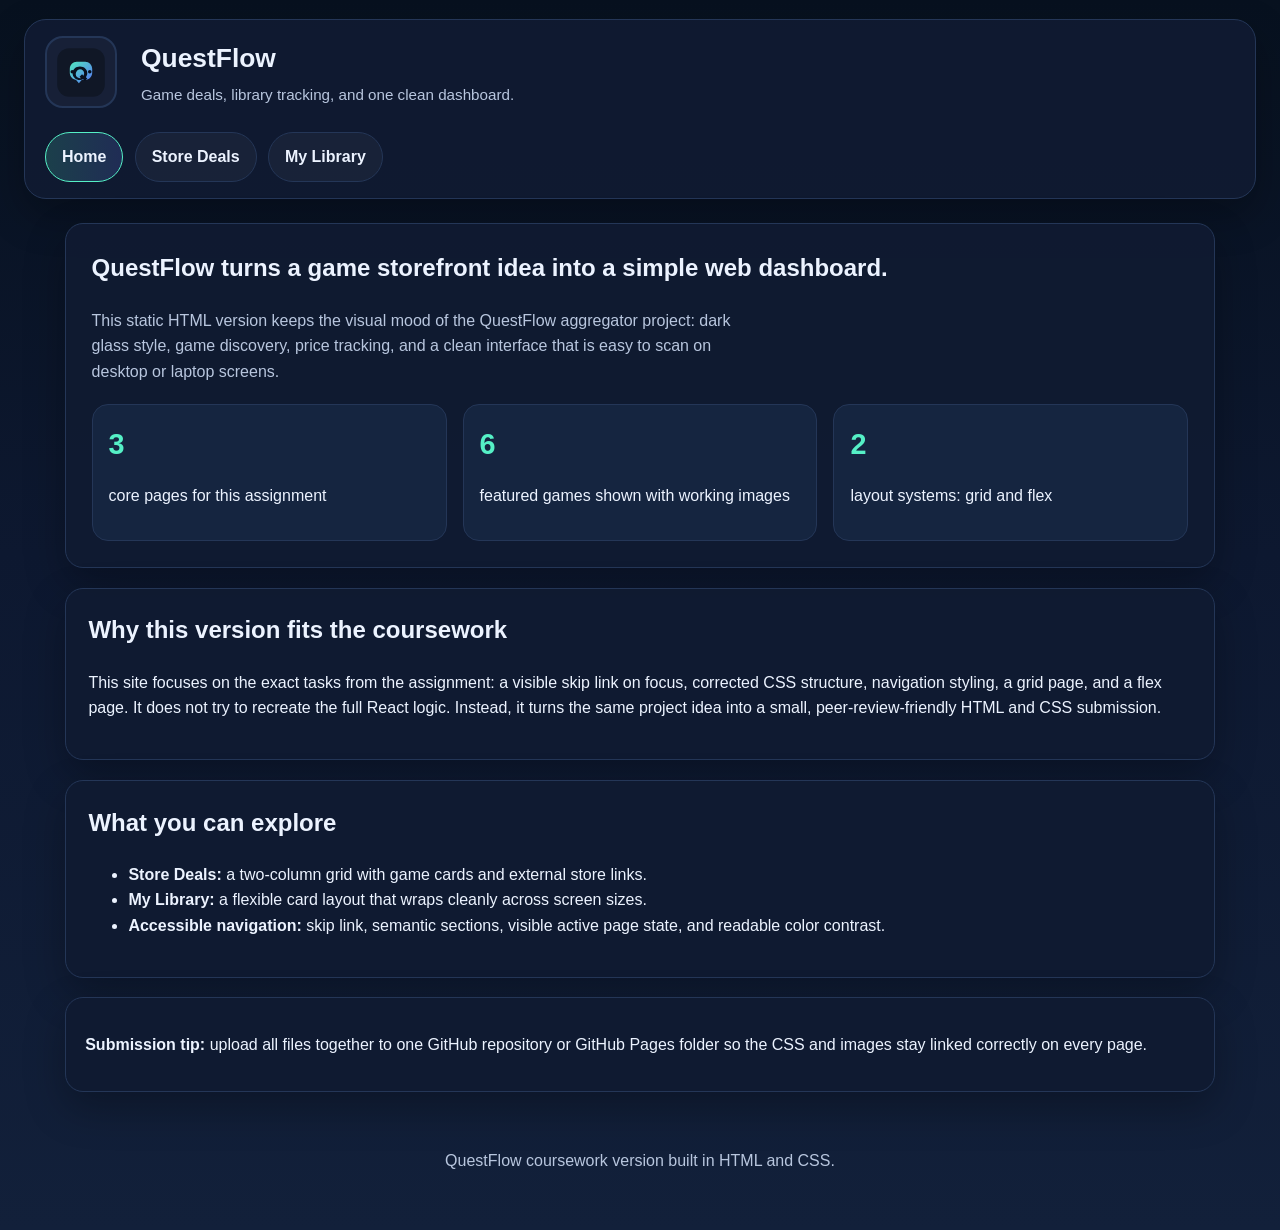
==== index.html @ 996a9ba6 "Add files via upload" ====
<!DOCTYPE html>
<html lang="en">
<head>
    <meta charset="UTF-8">
    <meta name="viewport" content="width=device-width, initial-scale=1.0">
    <title>QuestFlow | Home</title>
    <link rel="stylesheet" href="style.css">
</head>
<body>
    <a class="skip-link" href="#main">Skip to Main Content</a>
    <header>
        <div class="header-bar">
            <nav aria-label="Main navigation">
                <div class="logo-wrap">
                    <img src="assets/questflow-logo.svg" alt="QuestFlow logo">
                    <div class="brand-text">
                        <h1>QuestFlow</h1>
                        <p>Game deals, library tracking, and one clean dashboard.</p>
                    </div>
                </div>
                <ul>
                    <li><a class="current" href="index.html">Home</a></li>
                    <li><a href="store.html">Store Deals</a></li>
                    <li><a href="library.html">My Library</a></li>
                </ul>
            </nav>
        </div>
    </header>
    <main id="main">
        <section class="hero">
            <h2>QuestFlow turns a game storefront idea into a simple web dashboard.</h2>
            <p class="lead">This static HTML version keeps the visual mood of the QuestFlow aggregator project: dark glass style, game discovery, price tracking, and a clean interface that is easy to scan on desktop or laptop screens.</p>
            <div class="stats">
                <div class="stat-card"><span>3</span><p>core pages for this assignment</p></div>
                <div class="stat-card"><span>6</span><p>featured games shown with working images</p></div>
                <div class="stat-card"><span>2</span><p>layout systems: grid and flex</p></div>
            </div>
        </section>
        <section class="panel">
            <h2>Why this version fits the coursework</h2>
            <p>This site focuses on the exact tasks from the assignment: a visible skip link on focus, corrected CSS structure, navigation styling, a grid page, and a flex page. It does not try to recreate the full React logic. Instead, it turns the same project idea into a small, peer-review-friendly HTML and CSS submission.</p>
        </section>
        <section class="panel">
            <h2>What you can explore</h2>
            <ul>
                <li><strong>Store Deals:</strong> a two-column grid with game cards and external store links.</li>
                <li><strong>My Library:</strong> a flexible card layout that wraps cleanly across screen sizes.</li>
                <li><strong>Accessible navigation:</strong> skip link, semantic sections, visible active page state, and readable color contrast.</li>
            </ul>
        </section>
        <section class="note">
            <p><strong>Submission tip:</strong> upload all files together to one GitHub repository or GitHub Pages folder so the CSS and images stay linked correctly on every page.</p>
        </section>
    </main>
    <footer>
        <p>QuestFlow coursework version built in HTML and CSS.</p>
    </footer>
</body>
</html>
---- style.css ----
:root {
    --bg: #07111f;
    --surface: #101b31;
    --surface-2: #152540;
    --text: #ecf3ff;
    --muted: #b8c6de;
    --accent: #55f0c6;
    --accent-2: #6d87ff;
    --border: #243657;
    --shadow: 0 16px 40px rgba(0, 0, 0, 0.28);
    --radius: 18px;
}
* { box-sizing: border-box; }
html { scroll-behavior: smooth; }
body {
    margin: 0;
    font-family: Arial, Helvetica, sans-serif;
    background: linear-gradient(180deg, #07111f 0%, #0d1830 45%, #12203a 100%);
    color: var(--text);
    line-height: 1.6;
}
a { color: var(--accent); }
a:hover, a:focus { color: #9dffea; }
.skip-link {
    position: absolute;
    left: -9999px;
    top: 0;
    background: #ffffff;
    color: #08111f;
    padding: 0.85rem 1rem;
    border-radius: 0 0 12px 12px;
    font-weight: 700;
    z-index: 1000;
}
.skip-link:focus { left: 1rem; }
header { padding: 1.2rem 1.5rem 0.5rem; }
.header-bar {
    display: flex;
    align-items: center;
    gap: 1rem;
    background: rgba(16, 27, 49, 0.92);
    border: 1px solid var(--border);
    border-radius: 22px;
    box-shadow: var(--shadow);
    padding: 1rem 1.25rem;
}
nav {
    display: inline-block;
    width: 80%;
    vertical-align: middle;
}
nav img {
    width: 10%;
    min-width: 48px;
    max-width: 72px;
    vertical-align: middle;
    margin-right: 0.8rem;
}
img {
    max-width: 100%;
    border: 2px solid var(--border);
    padding: 0.35rem;
    border-radius: 18px;
    background: rgba(255, 255, 255, 0.03);
    transition: transform 0.25s ease, box-shadow 0.25s ease, border-color 0.25s ease;
}
.logo-wrap {
    display: inline-flex;
    align-items: center;
    gap: 0.7rem;
    width: 100%;
}
.brand-text { display: inline-block; vertical-align: middle; }
.brand-text h1 { margin: 0; font-size: 1.65rem; }
.brand-text p { margin: 0.2rem 0 0; color: var(--muted); font-size: 0.95rem; }
/* li {
    display: inline-block;
    margin-right: 1rem;
} */
nav ul {
    list-style: none;
    margin: 1rem 0 0;
    padding: 0;
    display: flex;
    flex-wrap: wrap;
    gap: 0.7rem;
}
nav a {
    display: inline-block;
    text-decoration: none;
    color: var(--text);
    background: rgba(255, 255, 255, 0.04);
    border: 1px solid var(--border);
    padding: 0.7rem 1rem;
    border-radius: 999px;
    font-weight: 700;
}
nav a:hover, nav a:focus, .current {
    background: linear-gradient(90deg, rgba(85, 240, 198, 0.18), rgba(109, 135, 255, 0.18));
    border-color: var(--accent);
}
main {
    width: min(1150px, 92%);
    margin: 0 auto 2rem;
}
.hero, .panel, .note {
    background: rgba(16, 27, 49, 0.92);
    border: 1px solid var(--border);
    border-radius: var(--radius);
    box-shadow: var(--shadow);
}
.hero { padding: 1.6rem; margin-top: 1rem; }
.hero h2, .panel h2 { margin-top: 0; }
.panel { padding: 1.4rem; margin-top: 1.25rem; }
.lead { color: var(--muted); max-width: 72ch; }
.stats {
    display: grid;
    grid-template-columns: repeat(auto-fit, minmax(180px, 1fr));
    gap: 1rem;
    margin-top: 1.2rem;
}
.stat-card {
    background: var(--surface-2);
    border: 1px solid var(--border);
    border-radius: 16px;
    padding: 1rem;
}
.stat-card span {
    display: block;
    font-size: 1.8rem;
    font-weight: 800;
    color: var(--accent);
}
.grid {
    display: grid;
    grid-template-columns: 40% 40%;
    justify-content: space-evenly;
    align-items: start;
    row-gap: 1.4rem;
}
.grid article, .flex figure {
    background: var(--surface-2);
    border: 1px solid var(--border);
    border-radius: 16px;
    overflow: hidden;
    transition: transform 0.25s ease, box-shadow 0.25s ease;
}
.grid article:hover, .flex figure:hover {
    transform: translateY(-6px);
    box-shadow: 0 18px 34px rgba(0, 0, 0, 0.32);
}
.grid img { width: 100%; display: block; }
.grid article:nth-child(odd) img {
    border-radius: 28px 10px 28px 10px;
}
.grid article:nth-child(even) img {
    border-radius: 10px 28px 10px 28px;
}
.card-body { padding: 1rem; }
.card-body h3, figure h3 { margin-top: 0; }
.store-links {
    display: flex;
    flex-wrap: wrap;
    gap: 0.6rem;
    margin-top: 0.8rem;
}
.store-links a {
    text-decoration: none;
    background: rgba(85, 240, 198, 0.14);
    border: 1px solid rgba(85, 240, 198, 0.35);
    border-radius: 999px;
    padding: 0.5rem 0.8rem;
    color: var(--text);
    font-weight: 700;
}
.flex {
    display: flex;
    flex-wrap: wrap;
    justify-content: space-around;
    gap: 1.25rem;
}
.flex figure { margin: 0; width: min(320px, 100%); }
.flex img { width: 100%; display: block; }
.flex figure:nth-child(3n + 2) img {
    border-color: var(--accent);
}
figcaption { padding: 1rem; }
.note { padding: 1.1rem 1.2rem; margin-top: 1.2rem; }
footer {
    width: min(1150px, 92%);
    margin: 0 auto 2rem;
    color: var(--muted);
    text-align: center;
    padding: 0.5rem;
}
@media (max-width: 900px) {
    .header-bar { flex-direction: column; align-items: flex-start; }
    nav { width: 100%; }
    nav img { width: 14%; }
}
@media (max-width: 700px) {
    .grid { grid-template-columns: 1fr; }
    nav ul { flex-direction: column; }
    nav a { width: 100%; text-align: center; }
}
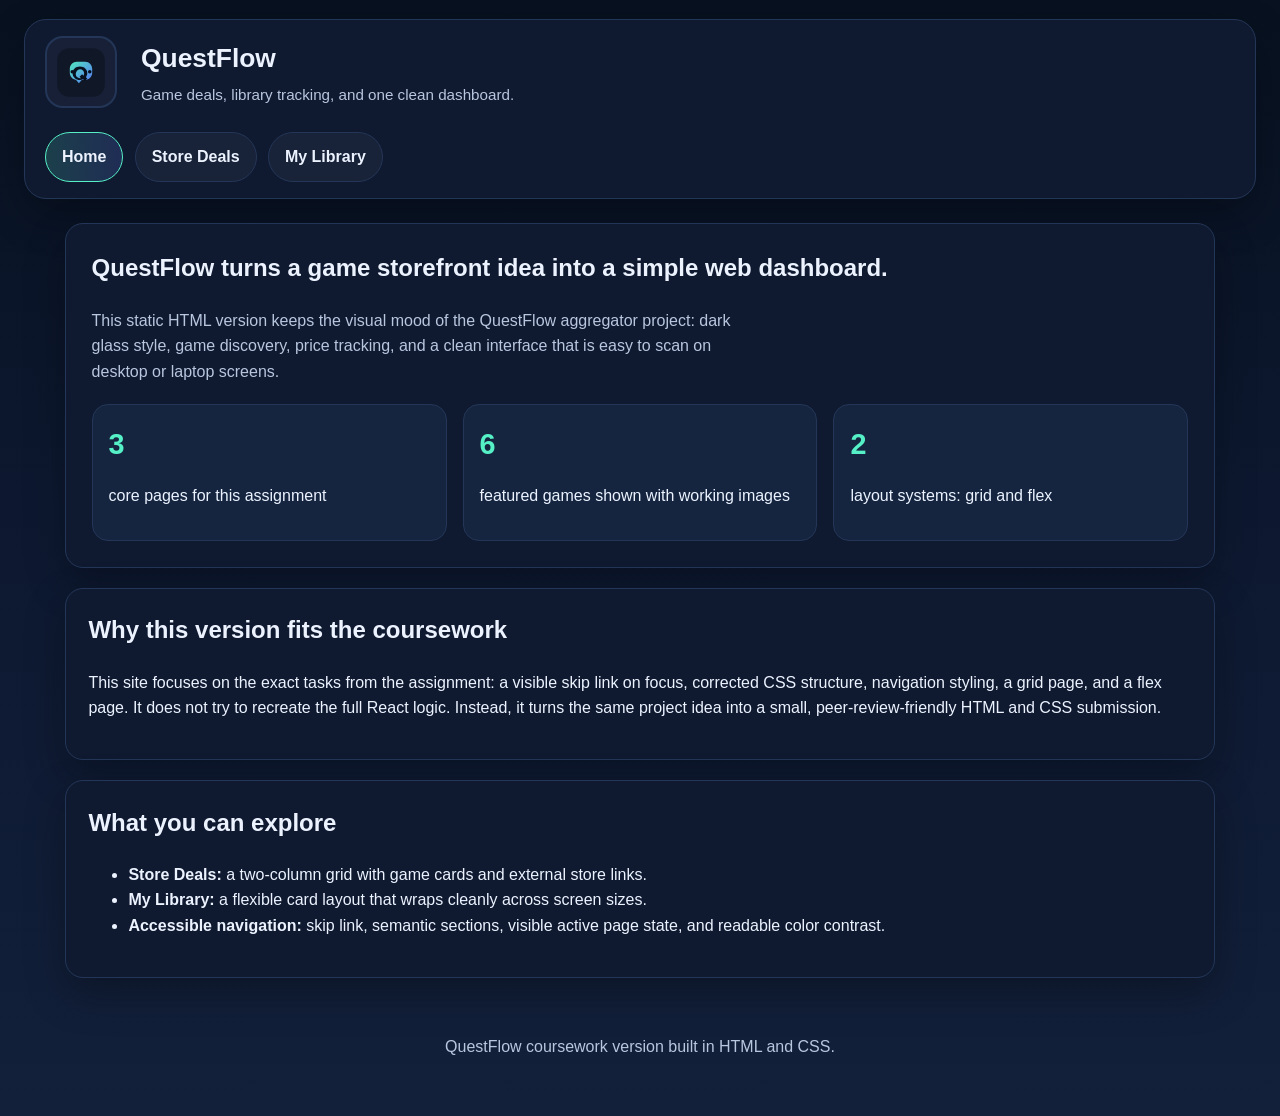
==== commit af6f77bd: "Update index.html" ====
--- a/index.html
+++ b/index.html
@@ -48,9 +48,6 @@
                 <li><strong>Accessible navigation:</strong> skip link, semantic sections, visible active page state, and readable color contrast.</li>
             </ul>
         </section>
-        <section class="note">
-            <p><strong>Submission tip:</strong> upload all files together to one GitHub repository or GitHub Pages folder so the CSS and images stay linked correctly on every page.</p>
-        </section>
     </main>
     <footer>
         <p>QuestFlow coursework version built in HTML and CSS.</p>
